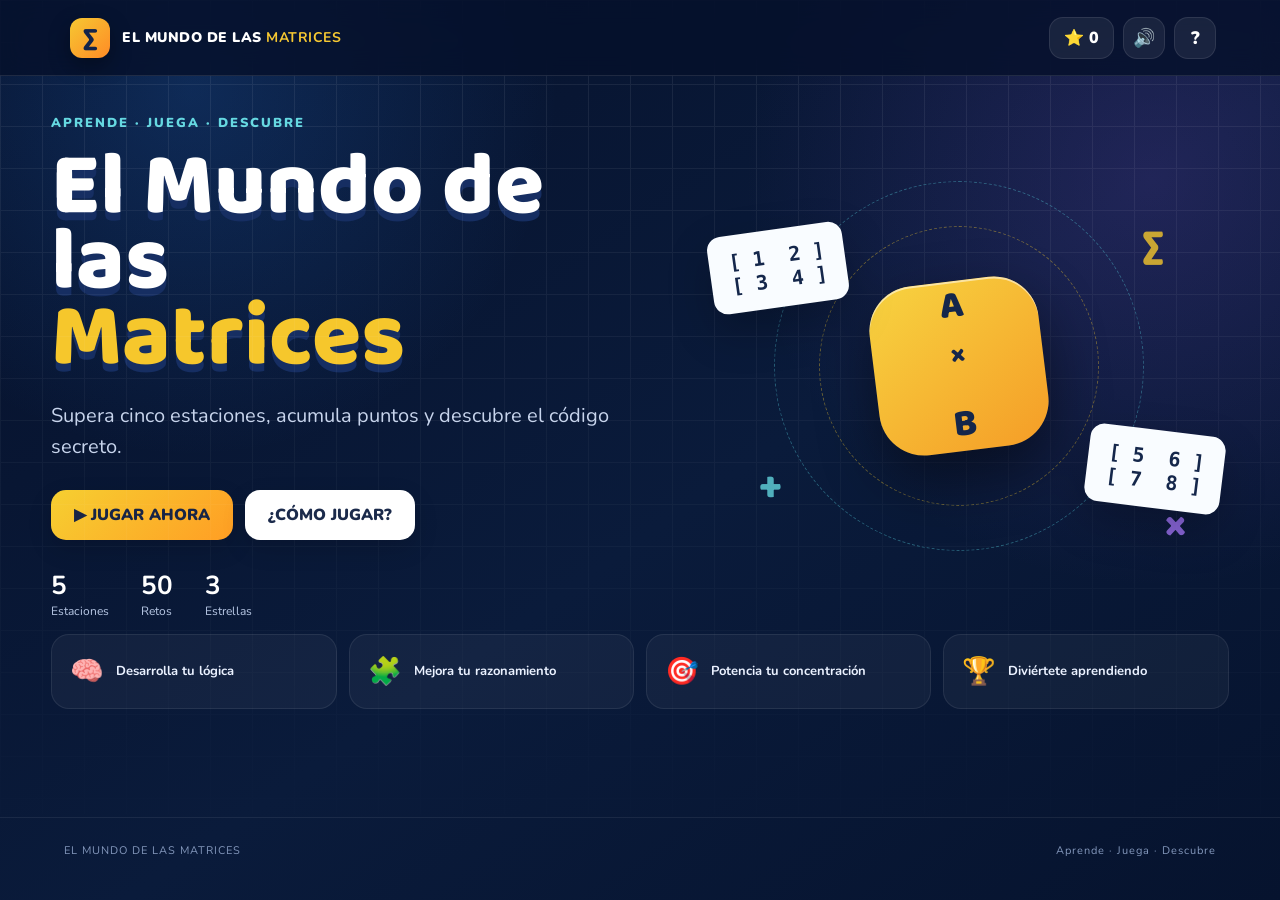
==== index.html @ 8a00abaf "matriz actualizada" ====
<!DOCTYPE html>
<html lang="es">
<head>
  <meta charset="UTF-8">
  <meta name="viewport" content="width=device-width, initial-scale=1.0">
  <meta name="description" content="El Mundo de las Matrices - minijuego educativo de matemáticas">
  <title>El Mundo de las Matrices</title>
  <link rel="stylesheet" href="diseno.css">
</head>
<body>
  <div id="app">
    <div class="bg-grid"></div>
    <header class="topbar">
      <button class="brand" id="homeBtn" aria-label="Volver al inicio">
        <span class="brand-icon">∑</span>
        <span>EL MUNDO DE LAS <b>MATRICES</b></span>
      </button>
      <div class="top-actions">
        <div class="score-pill">⭐ <span id="scoreTop">0</span></div>
        <button class="icon-btn" id="soundBtn" title="Sonido">🔊</button>
        <button class="icon-btn" id="helpBtn" title="Ayuda">?</button>
      </div>
    </header>

    <main>
      <!-- HOME -->
      <section class="screen active" id="homeScreen">
        <div class="hero">
          <div class="hero-copy">
            <div class="eyebrow">APRENDE · JUEGA · DESCUBRE</div>
            <h1>El Mundo de las<br><span>Matrices</span></h1>
            <p>Supera cinco estaciones, acumula puntos y descubre el código secreto.</p>
            <div class="hero-buttons">
              <button class="primary-btn" id="startBtn">▶ JUGAR AHORA</button>
              <button class="secondary-btn" id="howBtn">¿CÓMO JUGAR?</button>
            </div>
            <div class="mini-stats">
              <div><strong>5</strong><span>Estaciones</span></div>
              <div><strong>50</strong><span>Retos</span></div>
              <div><strong>3</strong><span>Estrellas</span></div>
            </div>
          </div>
          <div class="hero-art">
            <div class="orbit orbit-a"></div>
            <div class="orbit orbit-b"></div>
            <div class="floating-matrix matrix-a">[ 1&nbsp; 2 ]<br>[ 3&nbsp; 4 ]</div>
            <div class="floating-matrix matrix-b">[ 5&nbsp; 6 ]<br>[ 7&nbsp; 8 ]</div>
            <div class="core">A<br><span>×</span><br>B</div>
            <div class="floating-symbol s1">+</div>
            <div class="floating-symbol s2">∑</div>
            <div class="floating-symbol s3">×</div>
          </div>
        </div>

        <div class="feature-row">
          <div><span>🧠</span><b>Desarrolla tu lógica</b></div>
          <div><span>🧩</span><b>Mejora tu razonamiento</b></div>
          <div><span>🎯</span><b>Potencia tu concentración</b></div>
          <div><span>🏆</span><b>Diviértete aprendiendo</b></div>
        </div>

        <!-- Las estaciones se muestran únicamente después de pulsar JUGAR AHORA. -->
      </section>

      <!-- MAP -->
      <section class="screen" id="mapScreen">
        <div class="page-heading">
          <button class="back-btn" id="mapBack">← Inicio</button>
          <div>
            <div class="eyebrow">CENTRO DE MISIONES</div>
            <h2>Elige tu estación</h2>
          </div>
          <div class="map-score">⭐ <span id="mapScore">0</span></div>
        </div>
        <div class="progress-card">
          <div class="progress-info">
            <span>PROGRESO DEL VIAJE</span>
            <div class="progress-actions">
              <b id="progressText">0 / 5</b>
              <button class="reset-btn" id="resetStationsBtn" type="button">↻ REINICIAR ESTACIONES</button>
            </div>
          </div>
          <div class="progress-track"><div id="globalProgress"></div></div>
        </div>
        <section class="station-results" aria-label="Puntaje por estación">
          <div class="station-results-head">
            <div>
              <span class="eyebrow">TUS RESULTADOS</span>
              <h3>Puntaje por estación</h3>
            </div>
            <span>⭐ Las estrellas representan tu mejor resultado</span>
          </div>
          <div class="station-results-grid" id="stationResults"></div>
        </section>
        <div class="station-grid large" id="mapStations"></div>
      </section>

      <!-- GAME -->
      <section class="screen" id="gameScreen">
        <div class="game-top">
          <button class="back-btn" id="gameBack">← Estaciones</button>
          <div class="game-station-name" id="gameStationName"></div>
          <div class="game-stats">
            <span>⭐ <b id="gameScore">0</b></span>
            <span>🔥 <b id="streak">0</b></span>
            <span class="timer-box">⏱ TIEMPO <b id="timer">0:20</b><button type="button" class="timer-toggle" id="timerToggle" title="Pausar tiempo" aria-label="Pausar tiempo">⏸</button></span>
          </div>
        </div>
        <div class="game-progress"><div id="roundProgress"></div></div>
        <div class="challenge-card">
          <div class="challenge-head">
            <span class="level-tag" id="levelTag">RETO 1</span>
            <span id="challengeTopic">Matrices</span>
          </div>
          <div id="challengeContent" class="challenge-content"></div>
          <div id="feedback" class="feedback"></div>
        </div>
      </section>

      <!-- RESULTS -->
      <section class="screen" id="resultScreen">
        <div class="result-card">
          <div class="result-trophy" id="resultTrophy">🏆</div>
          <div class="eyebrow">ESTACIÓN COMPLETADA</div>
          <h2 id="resultTitle">¡Excelente trabajo!</h2>
          <p id="resultMessage"></p>
          <div class="result-stats">
            <div><strong id="resultPoints">0</strong><span>Puntos</span></div>
            <div><strong id="resultCorrect">0/5</strong><span>Aciertos</span></div>
            <div><strong id="resultStars">☆☆☆</strong><span>Estrellas</span></div>
          </div>
          <div class="result-actions">
            <button class="primary-btn" id="nextBtn">SIGUIENTE ESTACIÓN →</button>
            <button class="secondary-btn" id="retryBtn">↻ REPETIR</button>
            <button class="ghost-btn" id="resultMapBtn">VER ESTACIONES</button>
          </div>
        </div>
      </section>

      <!-- FINAL -->
      <section class="screen" id="finalScreen">
        <div class="final-card">
          <div class="final-lock">🔓</div>
          <div class="eyebrow">MISIÓN FINAL</div>
          <h2>¡Has recorrido todo el mundo!</h2>
          <p>Introduce el código que obtuviste al completar las cinco estaciones.</p>
          <div class="secret-code" id="secretCode">_ _ _ _ _</div>
          <div class="code-inputs" id="codeInputs"></div>
          <button class="primary-btn" id="unlockBtn">🔐 DESBLOQUEAR CÓDIGO</button>
          <div id="finalFeedback" class="feedback"></div>
          <div class="final-summary">
            <span>⭐ Puntuación total: <b id="finalScore">0</b></span>
            <span>🏆 Estaciones: <b>5/5</b></span>
          </div>
        </div>
      </section>
    </main>

    <footer>
      <span>EL MUNDO DE LAS MATRICES</span>
      <span>Aprende · Juega · Descubre</span>
    </footer>
  </div>

  <div class="modal hidden" id="modal">
    <div class="modal-box">
      <button class="modal-close" id="modalClose">×</button>
      <div id="modalContent"></div>
    </div>
  </div>

  <script src="mecanica.js"></script>
</body>
</html>
---- diseno.css ----
@import url('https://fonts.googleapis.com/css2?family=Baloo+2:wght@500;600;700;800&family=Nunito:wght@400;600;700;800;900&display=swap');

:root{
  --bg:#07132e; --bg2:#0b1f45; --card:#f8fbff; --ink:#12213d;
  --blue:#2475d8; --green:#36a34a; --yellow:#f5bd22; --purple:#7c4dcc; --red:#e34b4b;
  --cyan:#37c6d5; --muted:#91a0ba; --shadow:0 18px 45px rgba(0,0,0,.22);
}
*{box-sizing:border-box}
html,body{margin:0;min-height:100%;font-family:Nunito,Arial,sans-serif;color:var(--ink);background:var(--bg)}
body{overflow-x:hidden;overflow-y:auto}
button{font:inherit;cursor:pointer;border:0}
#app{min-height:100vh;position:relative;background:
 radial-gradient(circle at 15% 10%,rgba(39,117,216,.24),transparent 27%),
 radial-gradient(circle at 90% 20%,rgba(124,77,204,.20),transparent 30%),
 linear-gradient(145deg,#06112b,#0a1b3b 55%,#06132e)}
.bg-grid{position:fixed;inset:0;pointer-events:none;opacity:.08;background-image:linear-gradient(#fff 1px,transparent 1px),linear-gradient(90deg,#fff 1px,transparent 1px);background-size:42px 42px;mask-image:linear-gradient(to bottom,black,transparent)}
.topbar{height:76px;display:flex;align-items:center;justify-content:space-between;padding:0 5vw;border-bottom:1px solid rgba(255,255,255,.1);position:sticky;top:0;z-index:20;background:rgba(5,17,43,.82);backdrop-filter:blur(14px)}
.brand{background:none;color:white;display:flex;gap:12px;align-items:center;font-weight:900;font-size:14px;letter-spacing:.5px;text-align:left}
.brand b{color:#f6c832}
.brand-icon{width:40px;height:40px;border-radius:12px;background:linear-gradient(135deg,#f6c832,#ff8b26);display:grid;place-items:center;color:#14244a;font-size:24px;box-shadow:0 8px 22px #0005}
.top-actions{display:flex;gap:9px;align-items:center}.score-pill,.icon-btn{height:42px;border-radius:14px;background:#ffffff12;border:1px solid #ffffff18;color:#fff;padding:0 14px;font-weight:900}.icon-btn{width:42px;padding:0;font-size:18px}.score-pill{display:flex;align-items:center;gap:5px}
main{width:min(1200px,92vw);margin:0 auto;padding:38px 0 60px;overflow-anchor:none}.screen{display:none;animation:fadeUp .45s ease}.screen.active{display:block}@keyframes fadeUp{from{opacity:0;transform:translateY(12px)}to{opacity:1;transform:none}}
.hero{min-height:490px;display:grid;grid-template-columns:1.05fr .95fr;align-items:center;gap:40px}.eyebrow{font-size:13px;letter-spacing:2px;font-weight:900;color:#65d8e1}.hero h1{font-family:"Baloo 2";font-size:clamp(54px,7vw,94px);line-height:.84;margin:18px 0 24px;color:#fff;font-weight:800;text-shadow:0 8px 0 #162e62}.hero h1 span{color:#f6c72c}.hero p{color:#c7d4ec;font-size:20px;max-width:580px;line-height:1.55}.hero-buttons{display:flex;gap:12px;flex-wrap:wrap;margin:28px 0}.primary-btn,.secondary-btn,.ghost-btn{padding:14px 23px;border-radius:15px;font-weight:900;transition:.2s;box-shadow:0 9px 24px #0002}.primary-btn{background:linear-gradient(135deg,#f6cf31,#ff9e24);color:#182546}.secondary-btn{background:#fff;color:#1b2a4b}.ghost-btn{background:#ffffff12;color:#fff;border:1px solid #ffffff25}.primary-btn:hover,.secondary-btn:hover,.ghost-btn:hover,.icon-btn:hover{transform:translateY(-2px)}
.mini-stats{display:flex;gap:32px;color:#b8c8e5}.mini-stats div{display:flex;flex-direction:column}.mini-stats strong{font-size:26px;color:#fff}.mini-stats span{font-size:12px}
.hero-art{height:430px;position:relative;display:grid;place-items:center}.core{width:170px;height:170px;border-radius:45px;background:linear-gradient(145deg,#f7d340,#f59d27);display:grid;place-items:center;font:900 38px "Baloo 2";line-height:.55;color:#15274b;box-shadow:0 25px 60px #0007, inset 0 2px #fff8;z-index:2;transform:rotate(-7deg)}.core span{font-size:28px}.orbit{position:absolute;border:1px dashed #55c8d766;border-radius:50%;width:370px;height:370px;animation:spin 22s linear infinite}.orbit-b{width:280px;height:280px;animation-direction:reverse;animation-duration:16s;border-color:#f3c93266}@keyframes spin{to{transform:rotate(360deg)}}
.floating-matrix{position:absolute;padding:15px 20px;background:#f9fcff;color:#15274b;border-radius:14px;font:800 20px monospace;box-shadow:var(--shadow);z-index:3}.matrix-a{left:4%;top:18%;transform:rotate(-8deg)}.matrix-b{right:1%;bottom:17%;transform:rotate(7deg)}.floating-symbol{position:absolute;color:#fff;font:900 42px "Baloo 2";opacity:.8}.s1{left:13%;bottom:14%;color:#62d5de}.s2{right:12%;top:14%;color:#f6c72c}.s3{right:8%;bottom:5%;color:#a879ff}
.feature-row{display:grid;grid-template-columns:repeat(4,1fr);gap:12px;margin:15px 0 48px}.feature-row div{background:#ffffff0b;border:1px solid #ffffff14;border-radius:18px;padding:18px;display:flex;align-items:center;gap:12px;color:#eaf1ff}.feature-row span{font-size:27px}.feature-row b{font-size:13px}
.section-title{text-align:center;color:#fff;margin-bottom:20px}.section-title span{font:800 28px "Baloo 2"}.section-title small{display:block;color:#8fa3c8}
.station-grid{display:grid;grid-template-columns:repeat(5,1fr);gap:13px}.station-card{position:relative;background:#f8fbff;border-radius:20px;padding:20px 16px;min-height:190px;box-shadow:var(--shadow);border-top:6px solid var(--c);transition:.25s;overflow:hidden}.station-card:hover{transform:translateY(-6px)}.station-card.locked{filter:saturate(.4);opacity:.68}.station-number{width:42px;height:42px;border-radius:13px;background:var(--c);color:#fff;display:grid;place-items:center;font-size:20px;font-weight:900}.station-card h3{margin:13px 0 5px;font:800 21px "Baloo 2";line-height:1;color:var(--ink)}.station-card p{margin:0;color:#65738c;font-size:12px;line-height:1.4}.station-status{position:absolute;right:14px;top:16px;font-size:17px}.stars{margin-top:16px;color:#f4bc24;letter-spacing:2px}
.page-heading,.game-top{display:grid;grid-template-columns:1fr auto 1fr;align-items:center;gap:20px;margin-bottom:25px;color:#fff}.page-heading>div:nth-child(2){text-align:center}.page-heading h2{font:800 42px "Baloo 2";margin:0}.back-btn{justify-self:start;background:#ffffff10;border:1px solid #ffffff20;color:#fff;padding:10px 15px;border-radius:12px;font-weight:800}.map-score{justify-self:end;font-size:18px}.progress-card{background:#ffffff0d;border:1px solid #ffffff14;border-radius:18px;padding:17px 20px;margin-bottom:22px;color:#fff}.progress-info{display:flex;justify-content:space-between;font-size:13px;font-weight:900;margin-bottom:9px}.progress-track,.game-progress{height:10px;background:#ffffff15;border-radius:99px;overflow:hidden}.progress-track>div,.game-progress>div{height:100%;background:linear-gradient(90deg,#38c7d4,#f5c52d);width:0;transition:.5s}.station-grid.large{grid-template-columns:repeat(3,1fr)}.station-grid.large .station-card{min-height:220px;padding:25px}.station-grid.large .station-card h3{font-size:27px}.station-grid.large .station-card p{font-size:14px}
.game-top{grid-template-columns:auto 1fr auto}.game-station-name{font:800 30px "Baloo 2";text-align:center}.game-stats{display:flex;gap:15px;justify-self:end}.game-stats span{background:#ffffff10;border:1px solid #ffffff18;padding:9px 12px;border-radius:12px}.game-progress{margin-bottom:20px}.game-progress>div{background:var(--game-color,#f5c52d)}
.challenge-card{overflow-anchor:none;background:#f8fbff;border-radius:25px;box-shadow:var(--shadow);padding:26px;min-height:470px}.challenge-head{display:flex;justify-content:space-between;align-items:center;color:#6e7d95;font-weight:800;margin-bottom:20px}.level-tag{background:#e9eef7;color:#27385a;border-radius:10px;padding:7px 10px;font-size:12px}.challenge-content{text-align:center;min-height:330px;display:flex;flex-direction:column;align-items:center;justify-content:center}.question{font:800 30px "Baloo 2";color:#172847;max-width:850px}.matrix{display:inline-grid;grid-template-columns:repeat(var(--cols),1fr);gap:8px;padding:15px 20px;border-left:3px solid #192b4e;border-right:3px solid #192b4e;margin:15px 8px;font:800 24px monospace}.matrix.small{font-size:19px;padding:10px 15px}.matrix-input{display:inline-grid;grid-template-columns:repeat(var(--cols),55px);gap:8px;padding:15px 20px;border-left:3px solid #192b4e;border-right:3px solid #192b4e}.matrix-input input{width:55px;height:48px;border:2px solid #c8d2e3;border-radius:10px;text-align:center;font-size:20px;font-weight:800;color:#172847}.options{display:grid;grid-template-columns:repeat(2,minmax(160px,340px));gap:13px;margin-top:20px;width:min(700px,100%)}.option-btn{background:#fff;border:2px solid #dce4f1;padding:17px;border-radius:15px;font-weight:900;color:#253657;transition:.2s}.option-btn:hover{border-color:#5d8dd5;background:#f1f6ff}.option-btn.correct{background:#dff6e3;border-color:#36a34a;color:#21772e}.option-btn.wrong{background:#ffe2e2;border-color:#e34b4b;color:#a92d2d}.answer-input{padding:14px;border:2px solid #cbd6e6;border-radius:13px;font-size:20px;text-align:center;font-weight:800;width:180px}.submit-answer{margin-top:15px}.feedback{min-height:25px;text-align:center;font-weight:900;margin-top:10px}.feedback.good{color:#26943b}.feedback.bad{color:#d53f3f}.result-card,.final-card{max-width:720px;margin:55px auto;background:#f8fbff;border-radius:30px;padding:45px;text-align:center;box-shadow:var(--shadow)}.result-trophy{font-size:80px;animation:bounce 1s ease infinite alternate}@keyframes bounce{to{transform:translateY(-8px)}}.result-card h2,.final-card h2{font:800 45px "Baloo 2";margin:8px 0}.result-card p,.final-card p{color:#64728b}.result-stats{display:grid;grid-template-columns:repeat(3,1fr);gap:12px;margin:25px 0}.result-stats div{background:#edf2f9;border-radius:15px;padding:14px}.result-stats strong{display:block;font-size:25px}.result-stats span{font-size:12px;color:#6c7b92}.result-actions{display:flex;justify-content:center;gap:10px;flex-wrap:wrap}.final-lock{font-size:70px}.secret-code{font:900 42px monospace;letter-spacing:12px;margin:22px 0;color:#26385b}.code-inputs{display:flex;justify-content:center;gap:9px;margin:15px 0 20px}.code-inputs input{width:55px;height:60px;text-align:center;font-size:26px;font-weight:900;border:2px solid #cbd6e6;border-radius:13px}.final-summary{display:flex;justify-content:center;gap:30px;margin-top:25px;color:#65738c}
footer{border-top:1px solid #ffffff12;color:#8498bc;display:flex;justify-content:space-between;padding:25px 5vw;font-size:11px;letter-spacing:1px}
.modal{position:fixed;inset:0;background:#020817bb;backdrop-filter:blur(8px);display:grid;place-items:center;z-index:100;padding:20px}.modal.hidden{display:none}.modal-box{background:#f8fbff;max-width:650px;width:100%;border-radius:25px;padding:35px;position:relative;box-shadow:0 30px 90px #0008}.modal-close{position:absolute;right:16px;top:13px;background:#e8edf5;width:36px;height:36px;border-radius:50%;font-size:24px}.modal-box h2{font:800 35px "Baloo 2";margin:0 0 15px}.modal-box li{margin:10px 0;color:#5d6c83}
.shake{animation:shake .35s}@keyframes shake{25%{transform:translateX(-5px)}50%{transform:translateX(5px)}75%{transform:translateX(-3px)}}
@media(max-width:900px){.hero{grid-template-columns:1fr}.hero-art{height:300px}.station-grid{grid-template-columns:repeat(2,1fr)}.feature-row{grid-template-columns:repeat(2,1fr)}.station-grid.large{grid-template-columns:repeat(2,1fr)}}
@media(max-width:600px){.topbar{padding:0 4vw}.brand span:last-child{display:none}main{width:94vw}.hero{min-height:auto}.hero h1{font-size:54px}.hero-art{height:280px}.orbit{width:250px;height:250px}.orbit-b{width:190px;height:190px}.core{width:120px;height:120px;font-size:28px}.floating-matrix{font-size:14px;padding:10px}.feature-row,.station-grid,.station-grid.large{grid-template-columns:1fr}.page-heading,.game-top{grid-template-columns:1fr}.page-heading>div:nth-child(2){text-align:left}.map-score,.game-stats{justify-self:start}.game-top{gap:10px}.game-station-name{text-align:left}.options{grid-template-columns:1fr}.challenge-card{padding:18px}.question{font-size:24px}.result-card,.final-card{padding:30px 18px;margin:25px auto}.result-stats{grid-template-columns:1fr 1fr 1fr}.final-summary{flex-direction:column;gap:8px}footer{flex-direction:column;gap:8px}}

/* --- Mejoras de la versión ampliada --- */
.game-stats span.timer-box{
  min-width:108px;
  display:flex;
  align-items:center;
  justify-content:center;
  gap:7px;
  background:linear-gradient(135deg,#142e58,#0e2347);
  border:2px solid #39c9d8;
  color:#fff;
  font-size:17px;
  box-shadow:0 7px 20px #0003;
}
.timer-box b{font-variant-numeric:tabular-nums;font-size:22px;letter-spacing:.5px}
.timer-warning{
  border-color:#e9a42d !important;
  animation:timerPulse 1s infinite;
}
@keyframes timerPulse{50%{transform:scale(1.04);box-shadow:0 0 20px #e9a42d66}}
.matrix-operation{display:flex;align-items:center;justify-content:center;gap:14px;flex-wrap:wrap;margin:8px 0}
.operator{font-size:30px;color:#26395e}
.option-btn{min-height:86px;display:flex;align-items:center;justify-content:center}
.answer-matrix{
  display:inline-grid;
  grid-template-columns:repeat(var(--cols),minmax(30px,48px));
  gap:6px 12px;
  position:relative;
  padding:9px 16px;
  border-left:3px solid #26395e;
  border-right:3px solid #26395e;
  font:800 18px monospace;
  line-height:1.2;
}
.answer-matrix span{text-align:center;min-width:24px}
.answer-text{font-size:17px;line-height:1.2}
@media(max-width:600px){
  .game-stats span.timer-box{min-width:95px}
  .answer-matrix{grid-template-columns:repeat(var(--cols),minmax(25px,40px));font-size:15px;padding:8px 11px}
}


/* --- V5: control de pausa, visuales de matrices y respuestas equilibradas --- */
.timer-toggle{width:34px;height:34px;margin-left:3px;border-radius:10px;background:#ffffff18;border:1px solid #ffffff30;color:#fff;font-weight:900;display:inline-grid;place-items:center;cursor:pointer;transition:.2s;line-height:1;}
.timer-toggle:hover{transform:scale(1.06);background:#ffffff28;}
.timer-toggle.paused{background:#f6c72c;color:#172847;}
.timer-box{user-select:none;}
.option-btn:disabled{cursor:not-allowed;opacity:.7;}
.game-paused{position:relative;}
.game-paused::after{content:"⏸ JUEGO EN PAUSA · Pulsa ▶ para continuar";position:absolute;left:50%;top:50%;transform:translate(-50%,-50%);background:#172847e8;color:#fff;padding:13px 20px;border-radius:14px;font-weight:900;font-size:14px;box-shadow:0 12px 30px #0004;pointer-events:none;white-space:nowrap;z-index:4;}
.question-visual{margin-bottom:2px;}
.question-visual .matrix{margin:0 8px 8px;}
.matrix{grid-template-columns:repeat(var(--cols),minmax(34px,1fr));min-width:max-content;}
@media(max-width:600px){.game-paused::after{font-size:12px;white-space:normal;width:90%;}.timer-toggle{width:30px;height:30px;}}

/* --- Resultados por estación y reinicio --- */
.progress-actions{display:flex;align-items:center;gap:12px}
.reset-btn{background:#ffffff10;border:1px solid #ffffff2b;color:#fff;padding:8px 12px;border-radius:10px;font-size:11px;font-weight:900;letter-spacing:.3px;transition:.2s}
.reset-btn:hover{transform:translateY(-2px);background:#ffffff18;border-color:#f6c72c;color:#f6d34a}
.station-results{background:linear-gradient(145deg,#ffffff0d,#ffffff07);border:1px solid #ffffff14;border-radius:20px;padding:20px;margin-bottom:24px;color:#fff}
.station-results-head{display:flex;align-items:center;justify-content:space-between;gap:20px;margin-bottom:16px}
.station-results-head h3{font:800 27px "Baloo 2";margin:2px 0 0;color:#fff}
.station-results-head>span{font-size:11px;color:#93a6c8}
.station-results-grid{display:grid;grid-template-columns:repeat(5,1fr);gap:10px}
.station-result-item{position:relative;min-height:92px;border-radius:15px;padding:13px;background:#ffffff0b;border:1px solid #ffffff12;overflow:hidden}
.station-result-item::before{content:"";position:absolute;left:0;top:0;bottom:0;width:4px;background:var(--c)}
.station-result-item b{display:block;font-size:12px;color:#dbe7ff;margin-bottom:7px}
.station-result-stars{font-size:19px;letter-spacing:2px;color:#f4bc24;white-space:nowrap}
.station-result-score{font:900 22px "Baloo 2";line-height:1;color:#fff;margin:1px 0 7px;letter-spacing:.2px}.station-result-score small{font:800 9px "Inter",sans-serif;color:#8ea3c6;letter-spacing:.5px}
.station-result-status{display:block;margin-top:5px;font-size:10px;color:#8ea3c6;font-weight:800;text-transform:uppercase;letter-spacing:.7px}
.station-result-item.empty .station-result-stars{color:#60718f}
.station-result-item.done{background:linear-gradient(145deg,#ffffff12,#ffffff08);box-shadow:inset 0 0 0 1px #ffffff08}
@media(max-width:900px){.station-results-grid{grid-template-columns:repeat(3,1fr)}}
@media(max-width:600px){.progress-info{align-items:flex-start;gap:10px}.progress-actions{flex-direction:column;align-items:flex-end;gap:7px}.station-results-head{align-items:flex-start;flex-direction:column;gap:5px}.station-results-grid{grid-template-columns:repeat(2,1fr)}.station-result-item{min-height:86px}}

/* --- Música ambiental --- */
.music-note{display:inline-block;animation:musicFloat 1.4s ease-in-out infinite}
@keyframes musicFloat{50%{transform:translateY(-2px) rotate(5deg)}}
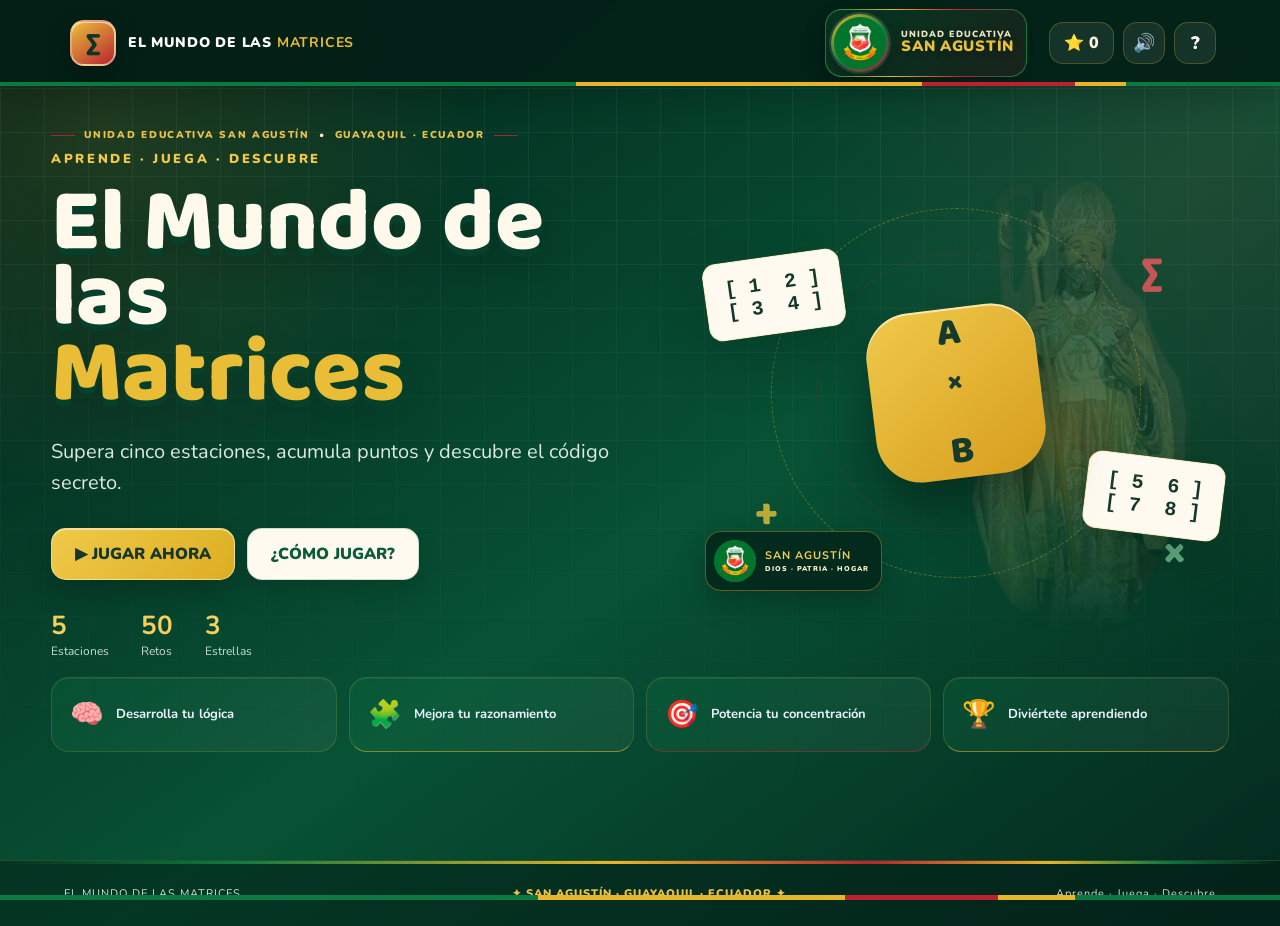
==== commit 6d6fa81f: "xd" ====
--- a/index.html
+++ b/index.html
@@ -5,7 +5,7 @@
   <meta name="viewport" content="width=device-width, initial-scale=1.0">
   <meta name="description" content="El Mundo de las Matrices - minijuego educativo de matemáticas">
   <title>El Mundo de las Matrices</title>
-  <link rel="stylesheet" href="diseno.css">
+  <link rel="stylesheet" href="style.css">
 </head>
 <body>
   <div id="app">
@@ -15,6 +15,15 @@
         <span class="brand-icon">∑</span>
         <span>EL MUNDO DE LAS <b>MATRICES</b></span>
       </button>
+      <div class="school-identity" aria-label="Unidad Educativa San Agustín">
+        <div class="school-logo-wrap">
+          <img src="assets/escudo-san-agustin.png" alt="Escudo de la Unidad Educativa San Agustín">
+        </div>
+        <div class="school-name">
+          <span>UNIDAD EDUCATIVA</span>
+          <b>SAN AGUSTÍN</b>
+        </div>
+      </div>
       <div class="top-actions">
         <div class="score-pill">⭐ <span id="scoreTop">0</span></div>
         <button class="icon-btn" id="soundBtn" title="Sonido">🔊</button>
@@ -27,6 +36,7 @@
       <section class="screen active" id="homeScreen">
         <div class="hero">
           <div class="hero-copy">
+            <div class="institutional-kicker"><span class="kicker-line"></span> UNIDAD EDUCATIVA SAN AGUSTÍN <span class="kicker-dot">•</span> GUAYAQUIL · ECUADOR <span class="kicker-line"></span></div>
             <div class="eyebrow">APRENDE · JUEGA · DESCUBRE</div>
             <h1>El Mundo de las<br><span>Matrices</span></h1>
             <p>Supera cinco estaciones, acumula puntos y descubre el código secreto.</p>
@@ -41,6 +51,10 @@
             </div>
           </div>
           <div class="hero-art">
+            <div class="saint-badge" aria-hidden="true">
+              <img src="assets/escudo-san-agustin.png" alt="">
+              <div><b>SAN AGUSTÍN</b><span>DIOS · PATRIA · HOGAR</span></div>
+            </div>
             <div class="orbit orbit-a"></div>
             <div class="orbit orbit-b"></div>
             <div class="floating-matrix matrix-a">[ 1&nbsp; 2 ]<br>[ 3&nbsp; 4 ]</div>
@@ -77,7 +91,7 @@
             <span>PROGRESO DEL VIAJE</span>
             <div class="progress-actions">
               <b id="progressText">0 / 5</b>
-              <button class="reset-btn" id="resetStationsBtn" type="button">↻ REINICIAR ESTACIONES</button>
+              <div class="progress-action-buttons"><button class="secondary-btn admin-results-map-btn" id="adminResultsBtn" type="button">⚙ ADMINISTRAR RESULTADOS</button><button class="reset-btn" id="resetStationsBtn" type="button">↻ REINICIAR ESTACIONES</button></div>
             </div>
           </div>
           <div class="progress-track"><div id="globalProgress"></div></div>
@@ -152,12 +166,22 @@
             <span>⭐ Puntuación total: <b id="finalScore">0</b></span>
             <span>🏆 Estaciones: <b>5/5</b></span>
           </div>
+          <section class="final-statistics" aria-label="Estadísticas finales">
+            <div class="final-statistics-head">
+              <div>
+                <span class="eyebrow">ESTADÍSTICAS FINALES</span>
+                <h3>Resultados de las 5 estaciones</h3>
+              </div>
+            </div>
+            <div class="final-statistics-grid" id="finalStatistics"></div>
+          </section>
         </div>
       </section>
     </main>
 
     <footer>
       <span>EL MUNDO DE LAS MATRICES</span>
+      <span class="footer-school-mark">✦ SAN AGUSTÍN · GUAYAQUIL · ECUADOR ✦</span>
       <span>Aprende · Juega · Descubre</span>
     </footer>
   </div>
@@ -169,6 +193,6 @@
     </div>
   </div>
 
-  <script src="mecanica.js"></script>
+  <script src="script.js"></script>
 </body>
 </html>
--- a/style.css
+++ b/style.css
@@ -0,0 +1,591 @@
+@import url('https://fonts.googleapis.com/css2?family=Baloo+2:wght@500;600;700;800&family=Nunito:wght@400;600;700;800;900&display=swap');
+
+:root{
+  --bg:#07132e; --bg2:#0b1f45; --card:#f8fbff; --ink:#12213d;
+  --blue:#2475d8; --green:#36a34a; --yellow:#f5bd22; --purple:#7c4dcc; --red:#e34b4b;
+  --cyan:#37c6d5; --muted:#91a0ba; --shadow:0 18px 45px rgba(0,0,0,.22);
+}
+*{box-sizing:border-box}
+html,body{margin:0;min-height:100%;font-family:Nunito,Arial,sans-serif;color:var(--ink);background:var(--bg)}
+body{overflow-x:hidden;overflow-y:auto}
+button{font:inherit;cursor:pointer;border:0}
+#app{min-height:100vh;position:relative;background:
+ radial-gradient(circle at 15% 10%,rgba(39,117,216,.24),transparent 27%),
+ radial-gradient(circle at 90% 20%,rgba(124,77,204,.20),transparent 30%),
+ linear-gradient(145deg,#06112b,#0a1b3b 55%,#06132e)}
+.bg-grid{position:fixed;inset:0;pointer-events:none;opacity:.08;background-image:linear-gradient(#fff 1px,transparent 1px),linear-gradient(90deg,#fff 1px,transparent 1px);background-size:42px 42px;mask-image:linear-gradient(to bottom,black,transparent)}
+.topbar{height:76px;display:flex;align-items:center;justify-content:space-between;padding:0 5vw;border-bottom:1px solid rgba(255,255,255,.1);position:sticky;top:0;z-index:20;background:rgba(5,17,43,.82);backdrop-filter:blur(14px)}
+.brand{background:none;color:white;display:flex;gap:12px;align-items:center;font-weight:900;font-size:14px;letter-spacing:.5px;text-align:left}
+.brand b{color:#f6c832}
+.brand-icon{width:40px;height:40px;border-radius:12px;background:linear-gradient(135deg,#f6c832,#ff8b26);display:grid;place-items:center;color:#14244a;font-size:24px;box-shadow:0 8px 22px #0005}
+.top-actions{display:flex;gap:9px;align-items:center}.score-pill,.icon-btn{height:42px;border-radius:14px;background:#ffffff12;border:1px solid #ffffff18;color:#fff;padding:0 14px;font-weight:900}.icon-btn{width:42px;padding:0;font-size:18px}.score-pill{display:flex;align-items:center;gap:5px}
+main{width:min(1200px,92vw);margin:0 auto;padding:38px 0 60px;overflow-anchor:none}.screen{display:none;animation:fadeUp .45s ease}.screen.active{display:block}@keyframes fadeUp{from{opacity:0;transform:translateY(12px)}to{opacity:1;transform:none}}
+.hero{min-height:490px;display:grid;grid-template-columns:1.05fr .95fr;align-items:center;gap:40px}.eyebrow{font-size:13px;letter-spacing:2px;font-weight:900;color:#65d8e1}.hero h1{font-family:"Baloo 2";font-size:clamp(54px,7vw,94px);line-height:.84;margin:18px 0 24px;color:#fff;font-weight:800;text-shadow:0 8px 0 #162e62}.hero h1 span{color:#f6c72c}.hero p{color:#c7d4ec;font-size:20px;max-width:580px;line-height:1.55}.hero-buttons{display:flex;gap:12px;flex-wrap:wrap;margin:28px 0}.primary-btn,.secondary-btn,.ghost-btn{padding:14px 23px;border-radius:15px;font-weight:900;transition:.2s;box-shadow:0 9px 24px #0002}.primary-btn{background:linear-gradient(135deg,#f6cf31,#ff9e24);color:#182546}.secondary-btn{background:#fff;color:#1b2a4b}.ghost-btn{background:#ffffff12;color:#fff;border:1px solid #ffffff25}.primary-btn:hover,.secondary-btn:hover,.ghost-btn:hover,.icon-btn:hover{transform:translateY(-2px)}
+.mini-stats{display:flex;gap:32px;color:#b8c8e5}.mini-stats div{display:flex;flex-direction:column}.mini-stats strong{font-size:26px;color:#fff}.mini-stats span{font-size:12px}
+.hero-art{height:430px;position:relative;display:grid;place-items:center}.core{width:170px;height:170px;border-radius:45px;background:linear-gradient(145deg,#f7d340,#f59d27);display:grid;place-items:center;font:900 38px "Baloo 2";line-height:.55;color:#15274b;box-shadow:0 25px 60px #0007, inset 0 2px #fff8;z-index:2;transform:rotate(-7deg)}.core span{font-size:28px}.orbit{position:absolute;border:1px dashed #55c8d766;border-radius:50%;width:370px;height:370px;animation:spin 22s linear infinite}.orbit-b{width:280px;height:280px;animation-direction:reverse;animation-duration:16s;border-color:#f3c93266}@keyframes spin{to{transform:rotate(360deg)}}
+.floating-matrix{position:absolute;padding:15px 20px;background:#f9fcff;color:#15274b;border-radius:14px;font:800 20px monospace;box-shadow:var(--shadow);z-index:3}.matrix-a{left:4%;top:18%;transform:rotate(-8deg)}.matrix-b{right:1%;bottom:17%;transform:rotate(7deg)}.floating-symbol{position:absolute;color:#fff;font:900 42px "Baloo 2";opacity:.8}.s1{left:13%;bottom:14%;color:#62d5de}.s2{right:12%;top:14%;color:#f6c72c}.s3{right:8%;bottom:5%;color:#a879ff}
+.feature-row{display:grid;grid-template-columns:repeat(4,1fr);gap:12px;margin:15px 0 48px}.feature-row div{background:#ffffff0b;border:1px solid #ffffff14;border-radius:18px;padding:18px;display:flex;align-items:center;gap:12px;color:#eaf1ff}.feature-row span{font-size:27px}.feature-row b{font-size:13px}
+.section-title{text-align:center;color:#fff;margin-bottom:20px}.section-title span{font:800 28px "Baloo 2"}.section-title small{display:block;color:#8fa3c8}
+.station-grid{display:grid;grid-template-columns:repeat(5,1fr);gap:13px}.station-card{position:relative;background:#f8fbff;border-radius:20px;padding:20px 16px;min-height:190px;box-shadow:var(--shadow);border-top:6px solid var(--c);transition:.25s;overflow:hidden}.station-card:hover{transform:translateY(-6px)}.station-card.locked{filter:saturate(.4);opacity:.68}.station-number{width:42px;height:42px;border-radius:13px;background:var(--c);color:#fff;display:grid;place-items:center;font-size:20px;font-weight:900}.station-card h3{margin:13px 0 5px;font:800 21px "Baloo 2";line-height:1;color:var(--ink)}.station-card p{margin:0;color:#65738c;font-size:12px;line-height:1.4}.station-status{position:absolute;right:14px;top:16px;font-size:17px}.stars{margin-top:16px;color:#f4bc24;letter-spacing:2px}
+.page-heading,.game-top{display:grid;grid-template-columns:1fr auto 1fr;align-items:center;gap:20px;margin-bottom:25px;color:#fff}.page-heading>div:nth-child(2){text-align:center}.page-heading h2{font:800 42px "Baloo 2";margin:0}.back-btn{justify-self:start;background:#ffffff10;border:1px solid #ffffff20;color:#fff;padding:10px 15px;border-radius:12px;font-weight:800}.map-score{justify-self:end;font-size:18px}.progress-card{background:#ffffff0d;border:1px solid #ffffff14;border-radius:18px;padding:17px 20px;margin-bottom:22px;color:#fff}.progress-info{display:flex;justify-content:space-between;font-size:13px;font-weight:900;margin-bottom:9px}.progress-track,.game-progress{height:10px;background:#ffffff15;border-radius:99px;overflow:hidden}.progress-track>div,.game-progress>div{height:100%;background:linear-gradient(90deg,#38c7d4,#f5c52d);width:0;transition:.5s}.station-grid.large{grid-template-columns:repeat(3,1fr)}.station-grid.large .station-card{min-height:220px;padding:25px}.station-grid.large .station-card h3{font-size:27px}.station-grid.large .station-card p{font-size:14px}
+.game-top{grid-template-columns:auto 1fr auto}.game-station-name{font:800 30px "Baloo 2";text-align:center}.game-stats{display:flex;gap:15px;justify-self:end}.game-stats span{background:#ffffff10;border:1px solid #ffffff18;padding:9px 12px;border-radius:12px}.game-progress{margin-bottom:20px}.game-progress>div{background:var(--game-color,#f5c52d)}
+.challenge-card{overflow-anchor:none;background:#f8fbff;border-radius:25px;box-shadow:var(--shadow);padding:26px;min-height:470px}.challenge-head{display:flex;justify-content:space-between;align-items:center;color:#6e7d95;font-weight:800;margin-bottom:20px}.level-tag{background:#e9eef7;color:#27385a;border-radius:10px;padding:7px 10px;font-size:12px}.challenge-content{text-align:center;min-height:330px;display:flex;flex-direction:column;align-items:center;justify-content:center}.question{font:800 30px "Baloo 2";color:#172847;max-width:850px}.matrix{display:inline-grid;grid-template-columns:repeat(var(--cols),1fr);gap:8px;padding:15px 20px;border-left:3px solid #192b4e;border-right:3px solid #192b4e;margin:15px 8px;font:800 24px monospace}.matrix.small{font-size:19px;padding:10px 15px}.matrix-input{display:inline-grid;grid-template-columns:repeat(var(--cols),55px);gap:8px;padding:15px 20px;border-left:3px solid #192b4e;border-right:3px solid #192b4e}.matrix-input input{width:55px;height:48px;border:2px solid #c8d2e3;border-radius:10px;text-align:center;font-size:20px;font-weight:800;color:#172847}.options{display:grid;grid-template-columns:repeat(2,minmax(160px,340px));gap:13px;margin-top:20px;width:min(700px,100%)}.option-btn{background:#fff;border:2px solid #dce4f1;padding:17px;border-radius:15px;font-weight:900;color:#253657;transition:.2s}.option-btn:hover{border-color:#5d8dd5;background:#f1f6ff}.option-btn.correct{background:#dff6e3;border-color:#36a34a;color:#21772e}.option-btn.wrong{background:#ffe2e2;border-color:#e34b4b;color:#a92d2d}.answer-input{padding:14px;border:2px solid #cbd6e6;border-radius:13px;font-size:20px;text-align:center;font-weight:800;width:180px}.submit-answer{margin-top:15px}.feedback{min-height:25px;text-align:center;font-weight:900;margin-top:10px}.feedback.good{color:#26943b}.feedback.bad{color:#d53f3f}.result-card,.final-card{max-width:720px;margin:55px auto;background:#f8fbff;border-radius:30px;padding:45px;text-align:center;box-shadow:var(--shadow)}.result-trophy{font-size:80px;animation:bounce 1s ease infinite alternate}@keyframes bounce{to{transform:translateY(-8px)}}.result-card h2,.final-card h2{font:800 45px "Baloo 2";margin:8px 0}.result-card p,.final-card p{color:#64728b}.result-stats{display:grid;grid-template-columns:repeat(3,1fr);gap:12px;margin:25px 0}.result-stats div{background:#edf2f9;border-radius:15px;padding:14px}.result-stats strong{display:block;font-size:25px}.result-stats span{font-size:12px;color:#6c7b92}.result-actions{display:flex;justify-content:center;gap:10px;flex-wrap:wrap}.final-lock{font-size:70px}.secret-code{font:900 42px monospace;letter-spacing:12px;margin:22px 0;color:#26385b}.code-inputs{display:flex;justify-content:center;gap:9px;margin:15px 0 20px}.code-inputs input{width:55px;height:60px;text-align:center;font-size:26px;font-weight:900;border:2px solid #cbd6e6;border-radius:13px}.final-summary{display:flex;justify-content:center;gap:30px;margin-top:25px;color:#65738c}
+footer{border-top:1px solid #ffffff12;color:#8498bc;display:flex;justify-content:space-between;padding:25px 5vw;font-size:11px;letter-spacing:1px}
+.modal{position:fixed;inset:0;background:#020817bb;backdrop-filter:blur(8px);display:grid;place-items:center;z-index:100;padding:20px}.modal.hidden{display:none}.modal-box{background:#f8fbff;max-width:650px;width:100%;border-radius:25px;padding:35px;position:relative;box-shadow:0 30px 90px #0008}.modal-close{position:absolute;right:16px;top:13px;background:#e8edf5;width:36px;height:36px;border-radius:50%;font-size:24px}.modal-box h2{font:800 35px "Baloo 2";margin:0 0 15px}.modal-box li{margin:10px 0;color:#5d6c83}
+.shake{animation:shake .35s}@keyframes shake{25%{transform:translateX(-5px)}50%{transform:translateX(5px)}75%{transform:translateX(-3px)}}
+@media(max-width:900px){.hero{grid-template-columns:1fr}.hero-art{height:300px}.station-grid{grid-template-columns:repeat(2,1fr)}.feature-row{grid-template-columns:repeat(2,1fr)}.station-grid.large{grid-template-columns:repeat(2,1fr)}}
+@media(max-width:600px){.topbar{padding:0 4vw}.brand span:last-child{display:none}main{width:94vw}.hero{min-height:auto}.hero h1{font-size:54px}.hero-art{height:280px}.orbit{width:250px;height:250px}.orbit-b{width:190px;height:190px}.core{width:120px;height:120px;font-size:28px}.floating-matrix{font-size:14px;padding:10px}.feature-row,.station-grid,.station-grid.large{grid-template-columns:1fr}.page-heading,.game-top{grid-template-columns:1fr}.page-heading>div:nth-child(2){text-align:left}.map-score,.game-stats{justify-self:start}.game-top{gap:10px}.game-station-name{text-align:left}.options{grid-template-columns:1fr}.challenge-card{padding:18px}.question{font-size:24px}.result-card,.final-card{padding:30px 18px;margin:25px auto}.result-stats{grid-template-columns:1fr 1fr 1fr}.final-summary{flex-direction:column;gap:8px}footer{flex-direction:column;gap:8px}}
+
+/* --- Mejoras de la versión ampliada --- */
+.game-stats span.timer-box{
+  min-width:108px;
+  display:flex;
+  align-items:center;
+  justify-content:center;
+  gap:7px;
+  background:linear-gradient(135deg,#142e58,#0e2347);
+  border:2px solid #39c9d8;
+  color:#fff;
+  font-size:17px;
+  box-shadow:0 7px 20px #0003;
+}
+.timer-box b{font-variant-numeric:tabular-nums;font-size:22px;letter-spacing:.5px}
+.timer-warning{
+  border-color:#e9a42d !important;
+  animation:timerPulse 1s infinite;
+}
+@keyframes timerPulse{50%{transform:scale(1.04);box-shadow:0 0 20px #e9a42d66}}
+.matrix-operation{display:flex;align-items:center;justify-content:center;gap:14px;flex-wrap:wrap;margin:8px 0}
+.operator{font-size:30px;color:#26395e}
+.option-btn{min-height:86px;display:flex;align-items:center;justify-content:center}
+.answer-matrix{
+  display:inline-grid;
+  grid-template-columns:repeat(var(--cols),minmax(30px,48px));
+  gap:6px 12px;
+  position:relative;
+  padding:9px 16px;
+  border-left:3px solid #26395e;
+  border-right:3px solid #26395e;
+  font:800 18px monospace;
+  line-height:1.2;
+}
+.answer-matrix span{text-align:center;min-width:24px}
+.answer-text{font-size:17px;line-height:1.2}
+@media(max-width:600px){
+  .game-stats span.timer-box{min-width:95px}
+  .answer-matrix{grid-template-columns:repeat(var(--cols),minmax(25px,40px));font-size:15px;padding:8px 11px}
+}
+
+
+/* --- V5: control de pausa, visuales de matrices y respuestas equilibradas --- */
+.timer-toggle{width:34px;height:34px;margin-left:3px;border-radius:10px;background:#ffffff18;border:1px solid #ffffff30;color:#fff;font-weight:900;display:inline-grid;place-items:center;cursor:pointer;transition:.2s;line-height:1;}
+.timer-toggle:hover{transform:scale(1.06);background:#ffffff28;}
+.timer-toggle.paused{background:#f6c72c;color:#172847;}
+.timer-box{user-select:none;}
+.option-btn:disabled{cursor:not-allowed;opacity:.7;}
+.game-paused{position:relative;}
+.game-paused::after{content:"⏸ JUEGO EN PAUSA · Pulsa ▶ para continuar";position:absolute;left:50%;top:50%;transform:translate(-50%,-50%);background:#172847e8;color:#fff;padding:13px 20px;border-radius:14px;font-weight:900;font-size:14px;box-shadow:0 12px 30px #0004;pointer-events:none;white-space:nowrap;z-index:4;}
+.question-visual{margin-bottom:2px;}
+.question-visual .matrix{margin:0 8px 8px;}
+.matrix{grid-template-columns:repeat(var(--cols),minmax(34px,1fr));min-width:max-content;}
+@media(max-width:600px){.game-paused::after{font-size:12px;white-space:normal;width:90%;}.timer-toggle{width:30px;height:30px;}}
+
+/* --- Resultados por estación y reinicio --- */
+.progress-actions{display:flex;align-items:center;gap:12px}.progress-action-buttons{display:flex;align-items:center;gap:8px}.admin-results-map-btn{padding:8px 12px;font-size:11px}
+.reset-btn{background:#ffffff10;border:1px solid #ffffff2b;color:#fff;padding:8px 12px;border-radius:10px;font-size:11px;font-weight:900;letter-spacing:.3px;transition:.2s}
+.reset-btn:hover{transform:translateY(-2px);background:#ffffff18;border-color:#f6c72c;color:#f6d34a}
+.station-results{background:linear-gradient(145deg,#ffffff0d,#ffffff07);border:1px solid #ffffff14;border-radius:20px;padding:20px;margin-bottom:24px;color:#fff}
+.station-results-head{display:flex;align-items:center;justify-content:space-between;gap:20px;margin-bottom:16px}
+.station-results-head h3{font:800 27px "Baloo 2";margin:2px 0 0;color:#fff}
+.station-results-head>span{font-size:11px;color:#93a6c8}
+.station-results-grid{display:grid;grid-template-columns:repeat(5,1fr);gap:10px}
+.station-result-item{position:relative;min-height:92px;border-radius:15px;padding:13px;background:#ffffff0b;border:1px solid #ffffff12;overflow:hidden}
+.station-result-item::before{content:"";position:absolute;left:0;top:0;bottom:0;width:4px;background:var(--c)}
+.station-result-item b{display:block;font-size:12px;color:#dbe7ff;margin-bottom:7px}
+.station-result-stars{font-size:19px;letter-spacing:2px;color:#f4bc24;white-space:nowrap}
+.station-result-score{font:900 22px "Baloo 2";line-height:1;color:#fff;margin:1px 0 7px;letter-spacing:.2px}.station-result-score small{font:800 9px "Inter",sans-serif;color:#8ea3c6;letter-spacing:.5px}
+.station-result-status{display:block;margin-top:5px;font-size:10px;color:#8ea3c6;font-weight:800;text-transform:uppercase;letter-spacing:.7px}
+.station-result-item.empty .station-result-stars{color:#60718f}
+.station-result-item.done{background:linear-gradient(145deg,#ffffff12,#ffffff08);box-shadow:inset 0 0 0 1px #ffffff08}
+@media(max-width:900px){.station-results-grid{grid-template-columns:repeat(3,1fr)}}
+@media(max-width:600px){.progress-info{align-items:flex-start;gap:10px}.progress-actions{flex-direction:column;align-items:flex-end;gap:7px}.progress-action-buttons{flex-direction:column;align-items:stretch;width:100%}.station-results-head{align-items:flex-start;flex-direction:column;gap:5px}.station-results-grid{grid-template-columns:repeat(2,1fr)}.station-result-item{min-height:86px}}
+
+/* --- Música ambiental --- */
+.music-note{display:inline-block;animation:musicFloat 1.4s ease-in-out infinite}
+@keyframes musicFloat{50%{transform:translateY(-2px) rotate(5deg)}}
+
+
+/* Ajustes visuales solicitados: escalar una matriz de forma explícita
+   y presentar los sistemas 2×2 con formato matemático claro. */
+.matrix-scalar-operation{
+  display:flex;
+  align-items:center;
+  justify-content:center;
+  gap:16px;
+  margin:18px auto 24px;
+  font-size:1.35rem;
+}
+.scalar-number{
+  font-weight:800;
+  font-size:1.55rem;
+}
+.equation-system{
+  display:flex;
+  align-items:center;
+  justify-content:center;
+  gap:10px;
+  margin:18px auto 24px;
+  padding:14px 20px;
+  width:max-content;
+  max-width:100%;
+  border-radius:14px;
+  background:rgba(255,255,255,.06);
+}
+.equation-brace{
+  font-family:Georgia,serif;
+  font-size:3.6rem;
+  line-height:.8;
+  transform:scaleX(.72);
+}
+.equations{
+  display:flex;
+  flex-direction:column;
+  gap:9px;
+  font-size:1.15rem;
+  font-weight:700;
+  white-space:nowrap;
+}
+@media (max-width:600px){
+  .equation-system{padding:12px 14px}
+  .equations{font-size:1rem}
+  .equation-brace{font-size:3rem}
+}
+
+
+/* --- Estadísticas finales y administrador de resultados --- */
+.final-statistics{margin-top:28px;text-align:left;background:#edf2f9;border-radius:20px;padding:18px}
+.final-statistics-head h3{font:800 27px "Baloo 2";margin:2px 0 15px;color:#172847}
+.final-statistics-grid{display:grid;grid-template-columns:repeat(5,1fr);gap:9px}
+.final-stat-item{background:#fff;border-radius:14px;padding:12px;border-left:4px solid var(--c);box-shadow:0 5px 15px rgba(18,33,61,.06)}
+.final-stat-item b{display:block;font-size:12px;margin-bottom:8px}.final-stat-line{display:flex;justify-content:space-between;gap:8px;font-size:11px;color:#62728b;margin:4px 0}.final-stat-line strong{color:#172847}.admin-results-btn{margin-top:15px}
+.admin-intro{color:#64728b;margin-top:0}.admin-station{border:1px solid #dce4f1;border-radius:15px;padding:13px;margin:12px 0;background:#fff}.admin-station-head{display:flex;justify-content:space-between;align-items:center;gap:10px}.admin-station-head b{font-size:14px}.admin-best{font-size:11px;color:#65738c;margin-top:6px}.attempt-list{display:flex;flex-wrap:wrap;gap:7px;margin-top:10px}.attempt-btn{background:#edf2f9;border:1px solid #d3ddec;color:#26385b;border-radius:10px;padding:8px 10px;font-size:11px;font-weight:900}.attempt-btn:hover{background:#e2eaf6}.attempt-detail{margin-top:10px;padding:10px;border-radius:10px;background:#f5f8fc;font-size:12px;color:#53647d}.memory-full{color:#c73b3b;font-weight:900}
+@media(max-width:900px){.final-statistics-grid{grid-template-columns:repeat(3,1fr)}}
+@media(max-width:600px){.final-statistics-grid{grid-template-columns:repeat(2,1fr)}}
+
+.scalar-help{font-size:13px;color:#64728b;margin:-12px auto 10px;max-width:650px}
+
+/* --- Administrador de resultados: interacción y lectura --- */
+.modal-box{max-height:calc(100vh - 40px);overflow:auto}
+.attempt-btn:disabled{opacity:.38;cursor:not-allowed;background:#f3f5f8;color:#8794a8}
+.attempt-detail-grid{display:grid;grid-template-columns:1fr 1fr;gap:7px;margin:9px 0}
+.attempt-detail-grid span{background:#fff;border:1px solid #e1e7f0;border-radius:8px;padding:7px}
+@media(max-width:600px){.attempt-detail-grid{grid-template-columns:1fr}.modal{padding:10px}.modal-box{padding:25px 18px;max-height:calc(100vh - 20px)}}
+
+/* --- Identidad visual San Agustín: solo elementos añadidos, sin alterar la interfaz existente --- */
+.school-identity{
+  display:flex;
+  align-items:center;
+  gap:9px;
+  margin-left:auto;
+  margin-right:18px;
+  padding:4px 10px 4px 5px;
+  border-radius:16px;
+  position:relative;
+  isolation:isolate;
+}
+.school-identity::before {
+    content: "";
+    position: absolute;
+    inset: 0;
+    border-radius: 16px;
+    padding: 1px;
+
+    background: linear-gradient(
+        90deg,
+        #00833e,
+        #f6c832,
+        #ff8b26,
+        #00833e
+    );
+
+    -webkit-mask:
+        linear-gradient(#000 0 0) content-box,
+        linear-gradient(#000 0 0);
+
+    -webkit-mask-composite: xor;
+
+    mask:
+        linear-gradient(#000 0 0) content-box,
+        linear-gradient(#000 0 0);
+
+    mask-composite: exclude;
+
+    opacity: 0.78;
+    pointer-events: none;
+}
+.school-logo-wrap{
+  width:52px;
+  height:52px;
+  flex:0 0 52px;
+  border-radius:50%;
+  padding:3px;
+  background:linear-gradient(145deg,#f6c832,#00833e 62%,#ff8b26);
+  box-shadow:0 6px 18px rgba(0,0,0,.28),0 0 0 2px rgba(255,255,255,.12);
+  display:grid;
+  place-items:center;
+}
+.school-logo-wrap img{
+  width:100%;
+  height:100%;
+  display:block;
+  object-fit:cover;
+  border-radius:50%;
+}
+.school-name{
+  display:flex;
+  flex-direction:column;
+  line-height:1.02;
+  color:#fff;
+  letter-spacing:.35px;
+  white-space:nowrap;
+  text-shadow:0 2px 8px #0005;
+}
+.school-name span{font-size:8px;font-weight:900;opacity:.82}
+.school-name b{font-size:12px;color:#f6c832;font-weight:900}
+
+/* Pequeña firma cromática del colegio, sin sustituir colores existentes. */
+.topbar::after{
+  content:"";
+  position:absolute;
+  left:0;
+  right:0;
+  bottom:-1px;
+  height:3px;
+  background:linear-gradient(90deg,#00833e 0 42%,#f6c832 42% 72%,#ff8b26 72% 88%,#00833e 88% 100%);
+  opacity:.9;
+  pointer-events:none;
+}
+
+/* Detalle de identidad en el pie, conservando el contenido original. */
+footer{position:relative;}
+footer::before{
+  content:"";
+  position:absolute;
+  top:0;
+  left:0;
+  width:100%;
+  height:2px;
+  background:linear-gradient(90deg,transparent,#00833e 20%,#f6c832 50%,#ff8b26 80%,transparent);
+  opacity:.8;
+}
+
+@media(max-width:900px){
+  .school-identity{margin-right:8px;padding-right:5px}
+  .school-name{display:none}
+  .school-logo-wrap{width:46px;height:46px;flex-basis:46px}
+}
+@media(max-width:600px){
+  .school-identity{margin-left:auto;margin-right:4px}
+  .school-logo-wrap{width:40px;height:40px;flex-basis:40px}
+  .top-actions{gap:6px}
+}
+
+
+/* ================================================================
+   UESA GUAYAQUIL — IDENTIDAD VISUAL INSTITUCIONAL
+   Esta capa modifica SOLO la presentación. La lógica del juego,
+   temporizador, preguntas, puntuación y controles permanecen intactos.
+   Paleta tomada del escudo suministrado: verde, rojo, dorado y blanco.
+   ================================================================ */
+:root{
+  --bg:#052b20;
+  --bg2:#0a4b35;
+  --card:#fffaf0;
+  --ink:#17372b;
+  --blue:#0b6b43;
+  --green:#0a7a42;
+  --yellow:#e5b52a;
+  --purple:#8d3f5b;
+  --red:#b92331;
+  --cyan:#d8b12b;
+  --muted:#708579;
+  --shadow:0 20px 55px rgba(2,33,23,.28);
+}
+
+html,body{background:#052b20;color:var(--ink)}
+body{background:
+  radial-gradient(circle at 12% 5%,rgba(229,181,42,.13),transparent 23%),
+  radial-gradient(circle at 92% 16%,rgba(185,35,49,.13),transparent 25%),
+  linear-gradient(145deg,#031e17,#063b2a 52%,#04271d)}
+#app{background:
+  radial-gradient(circle at 8% 14%,rgba(229,181,42,.12),transparent 26%),
+  radial-gradient(circle at 94% 20%,rgba(185,35,49,.13),transparent 28%),
+  linear-gradient(145deg,#031f18 0%,#075235 55%,#04271d 100%);
+  overflow:hidden;
+}
+
+/* Malla más sobria, inspirada en papel/libro y no en una interfaz tecnológica azul. */
+.bg-grid{opacity:.075;background-image:
+  linear-gradient(rgba(255,255,255,.8) 1px,transparent 1px),
+  linear-gradient(90deg,rgba(255,255,255,.8) 1px,transparent 1px);
+  background-size:44px 44px;
+}
+.bg-grid::after{
+  content:"";position:absolute;left:-110px;bottom:4vh;width:390px;height:390px;
+  background:url('assets/escudo-san-agustin.png') center/contain no-repeat;
+  opacity:.045;transform:rotate(-8deg);filter:saturate(.9);
+}
+
+/* Barra superior institucional */
+.topbar{
+  height:86px;padding:0 5vw;
+  border-bottom:1px solid rgba(229,181,42,.28);
+  background:rgba(3,31,23,.91);
+  box-shadow:0 10px 30px rgba(0,0,0,.18);
+  backdrop-filter:blur(18px);
+}
+.topbar::after{
+  content:"";position:absolute;left:0;right:0;bottom:-1px;height:4px;
+  background:linear-gradient(90deg,#0a7a42 0 45%,#e5b52a 45% 72%,#b92331 72% 84%,#e5b52a 84% 88%,#0a7a42 88%);
+  opacity:1;pointer-events:none;
+}
+.brand{font-size:14px;letter-spacing:.8px}
+.brand b{color:#e9bd36}
+.brand-icon{
+  width:46px;height:46px;border-radius:14px;
+  background:linear-gradient(145deg,#e9c13a,#b92331);
+  color:#103526;border:2px solid rgba(255,248,224,.5);
+  box-shadow:0 9px 25px rgba(0,0,0,.32),inset 0 1px rgba(255,255,255,.55);
+}
+.score-pill,.icon-btn{
+  background:rgba(255,250,240,.08);
+  border:1px solid rgba(229,181,42,.25);
+}
+.score-pill{color:#fff6d9}
+.icon-btn:hover{background:rgba(229,181,42,.18);border-color:#e5b52a}
+
+/* Identidad escolar visible y protagonista */
+.school-identity{
+  gap:12px;margin-right:22px;padding:5px 13px 5px 6px;
+  border-radius:18px;background:linear-gradient(135deg,rgba(10,122,66,.24),rgba(185,35,49,.12));
+  box-shadow:inset 0 0 0 1px rgba(229,181,42,.16),0 8px 22px rgba(0,0,0,.15);
+}
+.school-identity::before{
+  background:linear-gradient(90deg,#0a7a42,#e5b52a,#b92331,#0a7a42);
+  opacity:1;
+}
+.school-logo-wrap{
+  width:58px;height:58px;flex-basis:58px;padding:3px;
+  background:linear-gradient(145deg,#e5b52a,#0a7a42 55%,#b92331);
+  box-shadow:0 8px 22px rgba(0,0,0,.3),0 0 0 2px rgba(255,250,240,.14);
+}
+.school-name{line-height:1.06}
+.school-name span{font-size:9px;color:#fff4cf;opacity:.92;letter-spacing:1px}
+.school-name b{font-size:15px;color:#e9c13a;letter-spacing:.7px}
+.school-name small{display:block;margin-top:4px;font-size:7px;font-weight:900;color:#fff9e9;letter-spacing:1.6px;opacity:.72}
+
+main{padding-top:42px}
+
+/* HOME — el cambio de identidad se siente desde el primer segundo */
+.hero{min-height:520px;gap:30px;position:relative}
+.hero-copy{position:relative;z-index:5}
+.institutional-kicker{
+  display:flex;align-items:center;gap:9px;width:max-content;max-width:100%;
+  color:#e8c24a;font-size:10px;font-weight:900;letter-spacing:1.7px;
+  margin-bottom:8px;text-transform:uppercase;
+}
+.kicker-line{width:24px;height:1px;background:#b92331;opacity:.9}
+.kicker-dot{color:#fff5d5}
+.eyebrow{color:#f0c84a;letter-spacing:2.6px}
+.hero h1{
+  color:#fff9eb;text-shadow:0 7px 0 #06402b,0 18px 40px rgba(0,0,0,.22);
+}
+.hero h1 span{color:#e9bd36}
+.hero p{color:#dce9df}
+.hero-buttons{margin-top:30px}
+.primary-btn{
+  background:linear-gradient(135deg,#f0c94a 0%,#dcae22 100%);
+  color:#16382b;border:1px solid rgba(255,247,214,.55);
+  box-shadow:0 12px 28px rgba(0,0,0,.22),inset 0 1px rgba(255,255,255,.5);
+}
+.primary-btn:hover{box-shadow:0 15px 32px rgba(0,0,0,.3),0 0 0 3px rgba(229,181,42,.12)}
+.secondary-btn{
+  background:#fffaf0;color:#0a5c38;border:1px solid rgba(10,122,66,.2);
+  box-shadow:0 10px 24px rgba(0,0,0,.15);
+}
+.ghost-btn{background:rgba(255,250,240,.08);color:#fff9e9;border-color:rgba(229,181,42,.28)}
+.mini-stats{color:#c9dccf}
+.mini-stats strong{color:#f4d05d}
+
+/* Estatua grande: protagonista visual, pero con transparencia y máscara. */
+.hero-art::before{
+  content:"";position:absolute;z-index:0;right:-4%;bottom:-9%;
+  width:64%;height:112%;
+  background:url('assets/san-agustin-estatua.png') center bottom/contain no-repeat;
+  opacity:.24;
+  filter:saturate(.78) contrast(.96) drop-shadow(0 18px 34px rgba(0,0,0,.28));
+  -webkit-mask-image:linear-gradient(to bottom,transparent 0%,rgba(0,0,0,.95) 13%,#000 70%,transparent 100%);
+  mask-image:linear-gradient(to bottom,transparent 0%,rgba(0,0,0,.95) 13%,#000 70%,transparent 100%);
+  pointer-events:none;
+}
+.hero-art::after{
+  content:"";position:absolute;z-index:0;right:4%;bottom:5%;width:55%;height:72%;
+  background:radial-gradient(ellipse at center,rgba(229,181,42,.22),rgba(10,122,66,.1) 42%,transparent 72%);
+  filter:blur(12px);pointer-events:none;
+}
+.hero-art .orbit,.hero-art .core,.hero-art .floating-matrix,.hero-art .floating-symbol{position:absolute}
+.hero-art .orbit{z-index:2}
+.hero-art .core{z-index:3;background:linear-gradient(145deg,#f0c94a,#d79d1e);color:#143b2b;box-shadow:0 25px 60px rgba(0,0,0,.42),inset 0 2px #fff9}
+.hero-art .orbit{border-color:rgba(229,181,42,.38)}
+.hero-art .orbit-b{border-color:rgba(185,35,49,.3)}
+.floating-matrix{background:#fffaf0;color:#16382b;border:1px solid rgba(229,181,42,.26)}
+.s1{color:#e9c13a}.s2{color:#ef5961}.s3{color:#7fce9e}
+
+.saint-badge{
+  position:absolute;z-index:5;left:4%;bottom:4%;display:flex;align-items:center;gap:9px;
+  padding:8px 12px 8px 8px;border-radius:16px;
+  background:rgba(3,36,25,.82);border:1px solid rgba(229,181,42,.38);
+  box-shadow:0 12px 28px rgba(0,0,0,.24);backdrop-filter:blur(7px);
+}
+.saint-badge img{width:42px;height:42px;object-fit:contain;border-radius:50%;background:#08753f}
+.saint-badge div{display:flex;flex-direction:column;line-height:1.05}
+.saint-badge b{font-size:11px;color:#f2cc55;letter-spacing:1px}
+.saint-badge span{font-size:7px;color:#fff4d0;font-weight:900;letter-spacing:1px;margin-top:4px}
+
+.feature-row{margin-top:18px}
+.feature-row div{
+  background:linear-gradient(145deg,rgba(10,122,66,.23),rgba(255,250,240,.055));
+  border:1px solid rgba(229,181,42,.18);border-radius:18px;
+  box-shadow:inset 0 1px rgba(255,255,255,.06);
+}
+.feature-row div:nth-child(2){border-bottom-color:rgba(229,181,42,.55)}
+.feature-row div:nth-child(3){border-bottom-color:rgba(185,35,49,.55)}
+.feature-row div:nth-child(4){border-bottom-color:rgba(229,181,42,.55)}
+
+/* Tarjetas de estaciones: mismas funciones, nueva piel institucional. */
+.station-card{
+  background:linear-gradient(160deg,#fffdf5,#f5f8ee);
+  border-top:6px solid #0a7a42;
+  border-right:1px solid rgba(10,122,66,.12);
+  border-bottom:1px solid rgba(229,181,42,.2);
+  box-shadow:0 18px 38px rgba(0,34,23,.24);
+}
+.station-card:nth-child(2){border-top-color:#e5b52a}
+.station-card:nth-child(3){border-top-color:#b92331}
+.station-card:nth-child(4){border-top-color:#0a7a42}
+.station-card:nth-child(5){border-top-color:#e5b52a}
+.station-number{background:linear-gradient(145deg,#0a7a42,#075a34);box-shadow:0 7px 15px rgba(5,75,47,.22)}
+.station-card:nth-child(2) .station-number,.station-card:nth-child(5) .station-number{background:linear-gradient(145deg,#edc33e,#c89416);color:#17372b}
+.station-card:nth-child(3) .station-number{background:linear-gradient(145deg,#cf3441,#a81e2b)}
+.station-card h3{color:#17372b}
+.station-card p{color:#667a6e}
+.stars{color:#d9a91e}
+.station-card.locked{filter:saturate(.65);opacity:.68}
+
+/* Cabeceras de mapas, resultados y juego */
+.page-heading,.game-top{color:#fff8e8}
+.page-heading h2{color:#fff9eb;text-shadow:0 4px 0 rgba(0,0,0,.16)}
+.back-btn{background:rgba(255,250,240,.08);border-color:rgba(229,181,42,.24);color:#fff9e8}
+.back-btn:hover{background:rgba(229,181,42,.13);border-color:#e5b52a}
+.map-score{color:#f2ce57}
+.progress-card,.station-results{
+  background:linear-gradient(145deg,rgba(255,250,240,.09),rgba(10,122,66,.14));
+  border-color:rgba(229,181,42,.2);
+}
+.progress-track,.game-progress{background:rgba(255,250,240,.13)}
+.progress-track>div,.game-progress>div{background:linear-gradient(90deg,#0a7a42,#e5b52a,#b92331)}
+.station-results-head h3{color:#fff9eb}
+.station-results-head>span{color:#b9cdbf}
+.station-result-item{background:rgba(255,250,240,.065);border-color:rgba(229,181,42,.15)}
+.station-result-item::before{background:#0a7a42}
+.station-result-item:nth-child(2)::before,.station-result-item:nth-child(5)::before{background:#e5b52a}
+.station-result-item:nth-child(3)::before{background:#b92331}
+.station-result-item b{color:#f3eddb}
+.station-result-stars{color:#e5b52a}
+.station-result-score{color:#fff9e8}
+.station-result-score small,.station-result-status{color:#9bb3a5}
+
+.game-station-name{color:#fff9e8}
+.game-stats span{background:rgba(255,250,240,.08);border-color:rgba(229,181,42,.2)}
+.timer-box{color:#fff9e8}
+.timer-toggle{background:rgba(255,250,240,.1);border-color:rgba(229,181,42,.25)}
+.timer-toggle.paused{background:#e5b52a;color:#16382b}
+.challenge-card{background:#fffaf0;border:1px solid rgba(229,181,42,.16);box-shadow:0 24px 55px rgba(0,35,24,.28)}
+.challenge-head{color:#6c7c70}
+.level-tag{background:#e8f1e9;color:#185536;border:1px solid rgba(10,122,66,.12)}
+.question{color:#17372b}
+.matrix{border-left-color:#0c4c34;border-right-color:#0c4c34}
+.answer-matrix{border-left-color:#0c4c34;border-right-color:#0c4c34}
+.operator{color:#7e2631}
+.option-btn{background:#fff;border-color:#d8e2d8;color:#244535}
+.option-btn:hover{border-color:#0a7a42;background:#eef8f0}
+.option-btn.correct{background:#e2f5e7;border-color:#0a7a42;color:#176b3b}
+.option-btn.wrong{background:#fbe2e3;border-color:#b92331;color:#9c2630}
+.answer-input{border-color:#c9d8cd;color:#17372b;background:#fff}
+.feedback.good{color:#08733e}.feedback.bad{color:#b92331}
+
+/* Pausa com estética institucional */
+.game-paused::after{background:rgba(5,48,34,.95);border:1px solid rgba(229,181,42,.35);color:#fff8e8}
+
+/* Resultados finais e modais */
+.result-card,.final-card{background:linear-gradient(155deg,#fffdf6,#f4f8ef);border:1px solid rgba(229,181,42,.25);box-shadow:0 24px 60px rgba(0,34,23,.3)}
+.result-card h2,.final-card h2{color:#17372b}
+.result-card p,.final-card p{color:#60766a}
+.result-stats div{background:#edf4ed;border:1px solid rgba(10,122,66,.08)}
+.result-stats strong{color:#17372b}
+.secret-code{color:#155437}
+.final-statistics{background:#edf4ed;border:1px solid rgba(10,122,66,.1)}
+.final-statistics-head h3{color:#17372b}
+.final-stat-item{background:#fff;border-left-color:#0a7a42}
+.final-stat-item:nth-child(2),.final-stat-item:nth-child(5){border-left-color:#e5b52a}
+.final-stat-item:nth-child(3){border-left-color:#b92331}
+.final-stat-line{color:#667b6e}.final-stat-line strong{color:#17372b}
+.admin-station{border-color:#d9e5da;background:#fff}
+.attempt-btn{background:#edf5ee;border-color:#cfddd1;color:#24513c}
+.attempt-btn:hover{background:#e1f0e4}
+.attempt-detail{background:#f1f6f1;color:#526c5b}
+
+.modal{background:rgba(1,27,19,.78)}
+.modal-box{background:#fffaf0;border:1px solid rgba(229,181,42,.28);box-shadow:0 25px 70px rgba(0,0,0,.38)}
+.modal-close{background:#edf4ed;color:#174c36}
+
+/* Pie institucional */
+footer{
+  border-top:1px solid rgba(229,181,42,.2);
+  background:rgba(2,28,20,.5);
+  color:#d6e3d9;
+  position:relative;
+}
+footer::before{height:3px;background:linear-gradient(90deg,transparent,#0a7a42 18%,#e5b52a 48%,#b92331 68%,#e5b52a 82%,#0a7a42,transparent);opacity:1}
+.footer-school-mark{color:#e7c24d;font-weight:900;letter-spacing:1px}
+
+/* Adorno agustiniano: líneas doradas + rojo, discreto y no interactivo. */
+#app::after{
+  content:"";position:fixed;left:0;right:0;bottom:0;height:5px;z-index:30;pointer-events:none;
+  background:linear-gradient(90deg,#0a7a42 0 42%,#e5b52a 42% 66%,#b92331 66% 78%,#e5b52a 78% 84%,#0a7a42 84%);
+}
+
+@media(max-width:1000px){
+  .school-identity{margin-right:8px}
+  .hero-art::before{width:70%;right:-12%;opacity:.19}
+  .saint-badge{left:2%;transform:scale(.92);transform-origin:left bottom}
+}
+@media(max-width:760px){
+  .topbar{height:78px;padding:0 4vw}
+  .school-name span{font-size:8px}.school-name b{font-size:12px}.school-name small{display:none}
+  .school-logo-wrap{width:50px;height:50px;flex-basis:50px}
+  .institutional-kicker{font-size:8px;letter-spacing:1.1px}
+  .hero{min-height:560px}
+  .hero-art::before{width:82%;height:96%;right:-22%;opacity:.15}
+  .saint-badge{left:0;bottom:1%;padding:6px 9px 6px 6px}
+  .saint-badge img{width:35px;height:35px}.saint-badge b{font-size:9px}.saint-badge span{font-size:6px}
+  .footer-school-mark{display:none}
+}
+@media(max-width:560px){
+  .school-identity{margin-left:auto;margin-right:2px}
+  .school-name{display:none}
+  .school-logo-wrap{width:44px;height:44px;flex-basis:44px}
+  .top-actions{gap:5px}.score-pill{padding:0 9px}
+  .hero-art::before{width:105%;height:82%;right:-38%;opacity:.11}
+  .saint-badge{bottom:0;left:3%;transform:scale(.82);transform-origin:left bottom}
+}
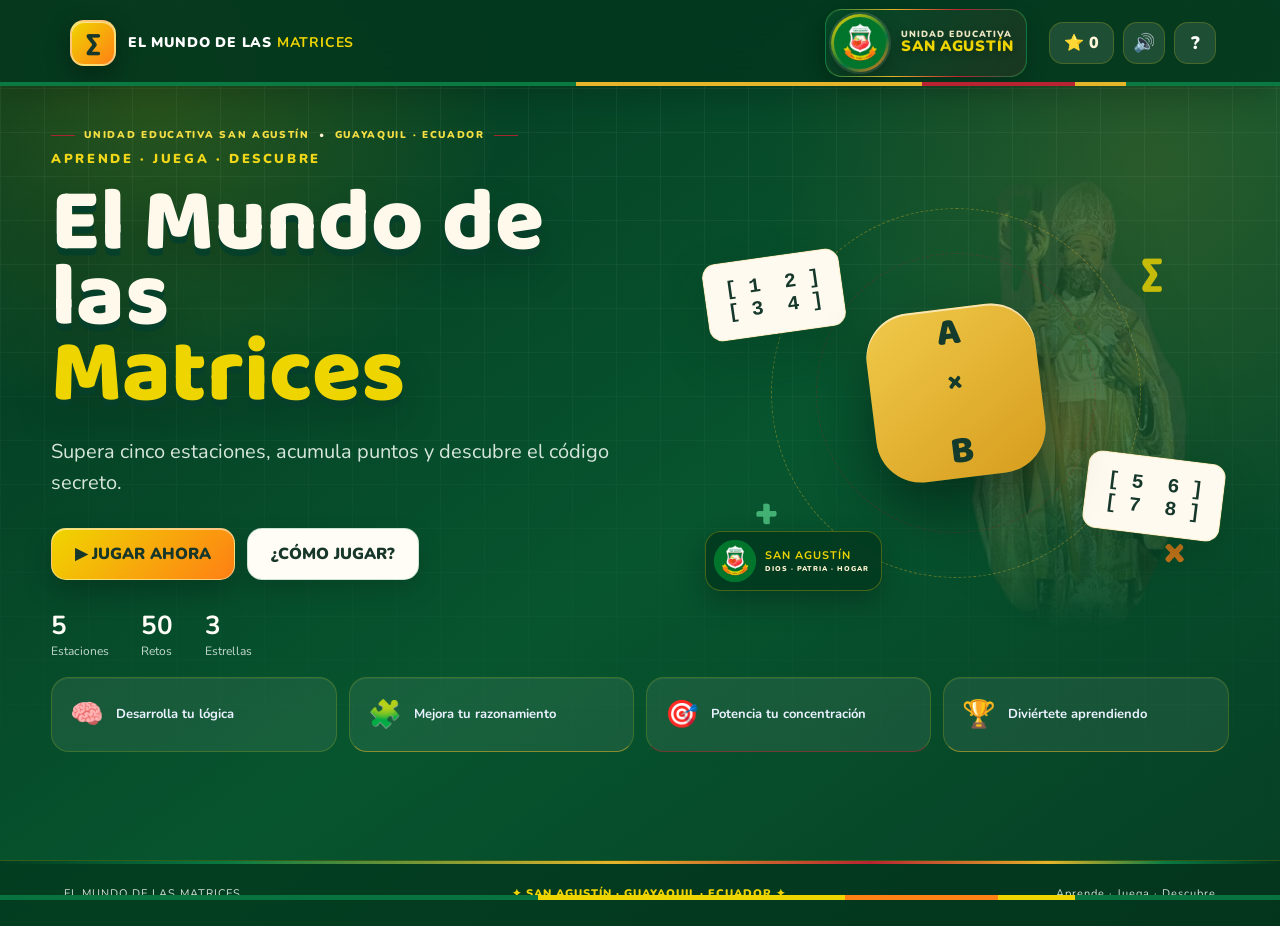
==== commit dacdd3ae: ":)" ====
--- a/index.html
+++ b/index.html
@@ -157,10 +157,14 @@
           <div class="final-lock">🔓</div>
           <div class="eyebrow">MISIÓN FINAL</div>
           <h2>¡Has recorrido todo el mundo!</h2>
-          <p>Introduce el código que obtuviste al completar las cinco estaciones.</p>
+          <p>Tu código secreto fue generado al completar las cinco estaciones. Introdúcelo en la ventanita para finalizar.</p>
           <div class="secret-code" id="secretCode">_ _ _ _ _</div>
           <div class="code-inputs" id="codeInputs"></div>
           <button class="primary-btn" id="unlockBtn">🔐 DESBLOQUEAR CÓDIGO</button>
+          <div class="result-actions final-code-actions">
+            <button class="ghost-btn" id="finalMapBtn" type="button">← REGRESAR A LAS ESTACIONES</button>
+            <button class="secondary-btn" id="resetCodeBtn" type="button">↻ INGRESAR CÓDIGO DE NUEVO</button>
+          </div>
           <div id="finalFeedback" class="feedback"></div>
           <div class="final-summary">
             <span>⭐ Puntuación total: <b id="finalScore">0</b></span>
--- a/style.css
+++ b/style.css
@@ -7,14 +7,14 @@
 }
 *{box-sizing:border-box}
 html,body{margin:0;min-height:100%;font-family:Nunito,Arial,sans-serif;color:var(--ink);background:var(--bg)}
-body{overflow-x:hidden;overflow-y:auto}
+body{overflow-x:hidden;overflow-y:auto;scroll-behavior:auto;overscroll-behavior-y:auto;-webkit-overflow-scrolling:touch}
 button{font:inherit;cursor:pointer;border:0}
 #app{min-height:100vh;position:relative;background:
  radial-gradient(circle at 15% 10%,rgba(39,117,216,.24),transparent 27%),
  radial-gradient(circle at 90% 20%,rgba(124,77,204,.20),transparent 30%),
  linear-gradient(145deg,#06112b,#0a1b3b 55%,#06132e)}
 .bg-grid{position:fixed;inset:0;pointer-events:none;opacity:.08;background-image:linear-gradient(#fff 1px,transparent 1px),linear-gradient(90deg,#fff 1px,transparent 1px);background-size:42px 42px;mask-image:linear-gradient(to bottom,black,transparent)}
-.topbar{height:76px;display:flex;align-items:center;justify-content:space-between;padding:0 5vw;border-bottom:1px solid rgba(255,255,255,.1);position:sticky;top:0;z-index:20;background:rgba(5,17,43,.82);backdrop-filter:blur(14px)}
+.topbar{will-change:transform;height:76px;display:flex;align-items:center;justify-content:space-between;padding:0 5vw;border-bottom:1px solid rgba(255,255,255,.1);position:sticky;top:0;z-index:20;background:rgba(5,17,43,.82);backdrop-filter:blur(14px)}
 .brand{background:none;color:white;display:flex;gap:12px;align-items:center;font-weight:900;font-size:14px;letter-spacing:.5px;text-align:left}
 .brand b{color:#f6c832}
 .brand-icon{width:40px;height:40px;border-radius:12px;background:linear-gradient(135deg,#f6c832,#ff8b26);display:grid;place-items:center;color:#14244a;font-size:24px;box-shadow:0 8px 22px #0005}
@@ -589,3 +589,134 @@
   .hero-art::before{width:105%;height:82%;right:-38%;opacity:.11}
   .saint-badge{bottom:0;left:3%;transform:scale(.82);transform-origin:left bottom}
 }
+
+
+/* Ventana final de felicitación: reutiliza el modal existente sin alterar el diseño general. */
+.completion-modal-content{text-align:center;padding:8px 4px 2px}
+.completion-icon{font-size:72px;line-height:1;margin-bottom:8px}
+.completion-modal-content h2{font:800 38px "Baloo 2";color:#17372b;margin:8px 0}
+.completion-modal-content p{color:#60766a;margin:8px 0 18px}
+.completion-score{margin:20px auto 18px;width:min(300px,100%);padding:18px;border-radius:18px;background:#edf4ed;border:1px solid rgba(10,122,66,.1)}
+.completion-score span{display:block;font-size:12px;font-weight:900;letter-spacing:1px;color:#60766a;text-transform:uppercase}
+.completion-score strong{display:block;font:900 58px "Baloo 2";line-height:1.05;color:#155437}
+.completion-score small{font-size:20px;color:#60766a}
+.completion-prize{font-size:18px!important;color:#155437!important;margin-bottom:0!important}
+
+/* Texto negro únicamente en los botones agregados para el código final. */
+#finalMapBtn, #resetCodeBtn { color:#182546 !important; }
+
+
+/* Ajustes solicitados: botones finales en una sola fila y texto oscuro
+   en los botones de navegación que se añadieron. No altera el resto de la interfaz. */
+.final-code-actions{
+  flex-wrap:nowrap;
+  width:100%;
+  align-items:stretch;
+}
+.final-code-actions > button{
+  flex:1 1 0;
+  min-width:0;
+  white-space:nowrap;
+  font-size:14px;
+}
+#finalMapBtn, #resetCodeBtn, #resultMapBtn{
+  color:#182546 !important;
+}
+@media(max-width:600px){
+  .final-code-actions{
+    flex-wrap:wrap;
+  }
+  .final-code-actions > button{
+    flex:1 1 100%;
+  }
+}
+
+/* =========================================================
+   IDENTIDAD SAN AGUSTÍN — SOLO CAMBIO DE PALETA
+   Mantiene intactos estructura, tamaños, tiempos y mecánicas.
+   Colores tomados visualmente del escudo: verde, dorado y naranja.
+   ========================================================= */
+:root{
+  --bg:#063f24;
+  --bg2:#07552f;
+  --card:#fffdf5;
+  --ink:#17372b;
+  --blue:#08733e;
+  --green:#08733e;
+  --yellow:#efd500;
+  --purple:#ff8015;
+  --red:#c9362f;
+  --cyan:#2da866;
+  --muted:#789183;
+  --shadow:0 18px 45px rgba(0,45,25,.24);
+}
+
+html,body{background:#063f24;color:var(--ink)}
+#app{
+  background:
+    radial-gradient(circle at 12% 8%,rgba(239,213,0,.16),transparent 25%),
+    radial-gradient(circle at 90% 18%,rgba(255,128,21,.14),transparent 28%),
+    linear-gradient(145deg,#04351e,#07552f 55%,#063f24);
+}
+.bg-grid{opacity:.075}
+.topbar{background:rgba(3,55,30,.88);border-bottom-color:rgba(239,213,0,.18)}
+.brand b{color:#efd500}
+.brand-icon{background:linear-gradient(135deg,#efd500,#ff8015);color:#17372b}
+.score-pill,.icon-btn{background:rgba(255,253,245,.10);border-color:rgba(239,213,0,.20)}
+.eyebrow{color:#f0d719}
+.hero h1 span{color:#efd500}
+.hero p{color:#d7e6dc}
+.primary-btn{background:linear-gradient(135deg,#efd500,#ff8015);color:#17372b}
+.secondary-btn{background:#fffdf5;color:#17372b}
+.ghost-btn{background:rgba(255,253,245,.10);border-color:rgba(239,213,0,.24);color:#fffdf5}
+.mini-stats{color:#c5dacd}.mini-stats strong{color:#fffdf5}
+.core{background:linear-gradient(145deg,#efd500,#ff8015);color:#17372b;box-shadow:0 25px 60px rgba(0,0,0,.30),inset 0 2px rgba(255,255,255,.55)}
+.orbit{border-color:rgba(239,213,0,.42)}
+.orbit-b{border-color:rgba(255,128,21,.42)}
+.floating-symbol.s1{color:#53c985}.floating-symbol.s2{color:#efd500}.floating-symbol.s3{color:#ff8015}
+.feature-row div{background:rgba(255,253,245,.07);border-color:rgba(239,213,0,.18)}
+.section-title{color:#fffdf5}.section-title small{color:#b9d0c2}
+.page-heading,.game-top{color:#fffdf5}
+.page-heading h2{color:#fffdf5}
+.back-btn{background:rgba(255,253,245,.09);border-color:rgba(239,213,0,.24);color:#fffdf5}
+.back-btn:hover{background:rgba(239,213,0,.13);border-color:#efd500}
+.map-score{color:#efd500}
+.progress-card,.station-results{background:linear-gradient(145deg,rgba(255,253,245,.08),rgba(8,115,62,.18));border-color:rgba(239,213,0,.20)}
+.progress-track,.game-progress{background:rgba(255,253,245,.14)}
+.progress-track>div,.game-progress>div{background:linear-gradient(90deg,#08733e,#efd500,#ff8015)}
+.station-results-head h3{color:#fffdf5}.station-results-head>span{color:#bdd1c4}
+.station-result-item{background:rgba(255,253,245,.07);border-color:rgba(239,213,0,.15)}
+.station-result-item::before{background:#08733e}
+.station-result-item:nth-child(2)::before,.station-result-item:nth-child(5)::before{background:#efd500}
+.station-result-item:nth-child(3)::before{background:#ff8015}
+.station-result-item b{color:#fff8df}.station-result-stars{color:#efd500}.station-result-score{color:#fffdf5}
+.game-station-name{color:#fffdf5}.game-stats span{background:rgba(255,253,245,.09);border-color:rgba(239,213,0,.20)}
+.timer-box{color:#fffdf5}.timer-toggle{background:rgba(255,253,245,.10);border-color:rgba(239,213,0,.25)}
+.timer-toggle.paused{background:#efd500;color:#17372b}
+.option-btn:hover{border-color:#08733e;background:#eef8f0}
+.option-btn.correct{background:#e2f5e7;border-color:#08733e;color:#176b3b}
+.option-btn.wrong{background:#fbe4df;border-color:#c9362f;color:#9d2a25}
+.feedback.good{color:#08733e}.feedback.bad{color:#c9362f}
+footer{border-top-color:rgba(239,213,0,.20);background:rgba(2,48,25,.58);color:#d6e4da}
+.footer-school-mark{color:#efd500}
+#app::after{background:linear-gradient(90deg,#08733e 0 42%,#efd500 42% 66%,#ff8015 66% 78%,#efd500 78% 84%,#08733e 84%)}
+
+/* Identidad visual de las estaciones: misma estructura, nueva paleta. */
+.station-card{border-top-color:#08733e}
+.station-card:nth-child(2){border-top-color:#efd500}
+.station-card:nth-child(3){border-top-color:#ff8015}
+.station-card:nth-child(4){border-top-color:#08733e}
+.station-card:nth-child(5){border-top-color:#efd500}
+.station-number{background:linear-gradient(145deg,#08733e,#05582e)}
+.station-card:nth-child(2) .station-number,.station-card:nth-child(5) .station-number{background:linear-gradient(145deg,#efd500,#d3b900);color:#17372b}
+.station-card:nth-child(3) .station-number{background:linear-gradient(145deg,#ff8015,#df6410)}
+
+/* Logo institucional ya existente: se conserva y solo armoniza su marco. */
+.school-logo-wrap{background:linear-gradient(145deg,#efd500,#08733e 62%,#ff8015)}
+.school-name b{color:#efd500}
+.institutional-kicker{color:#f5df43}
+.saint-badge{background:rgba(3,57,31,.88);border-color:rgba(239,213,0,.28)}
+.saint-badge b{color:#efd500}
+
+/* Los botones finales conservan su posición y funcionamiento; solo se armoniza el color. */
+#finalMapBtn,#resetCodeBtn,#resultMapBtn{color:#17372b !important}
